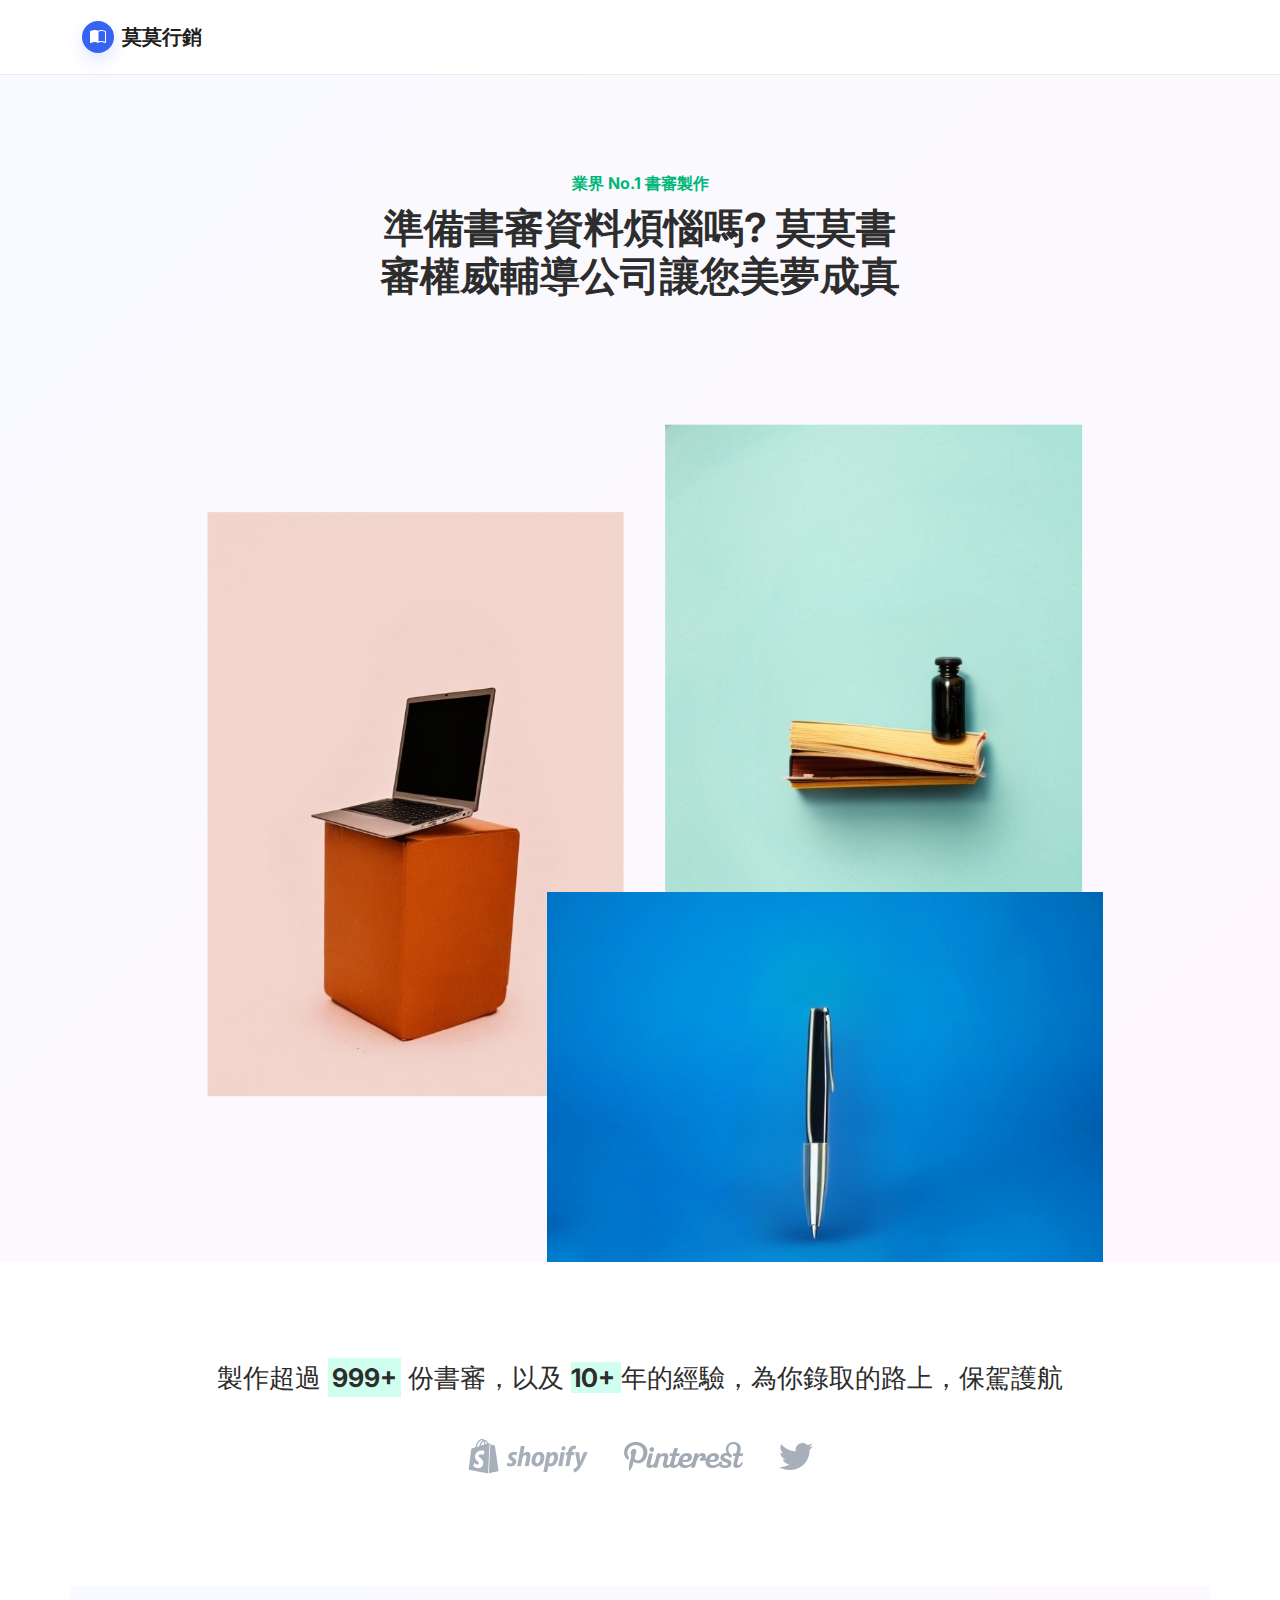
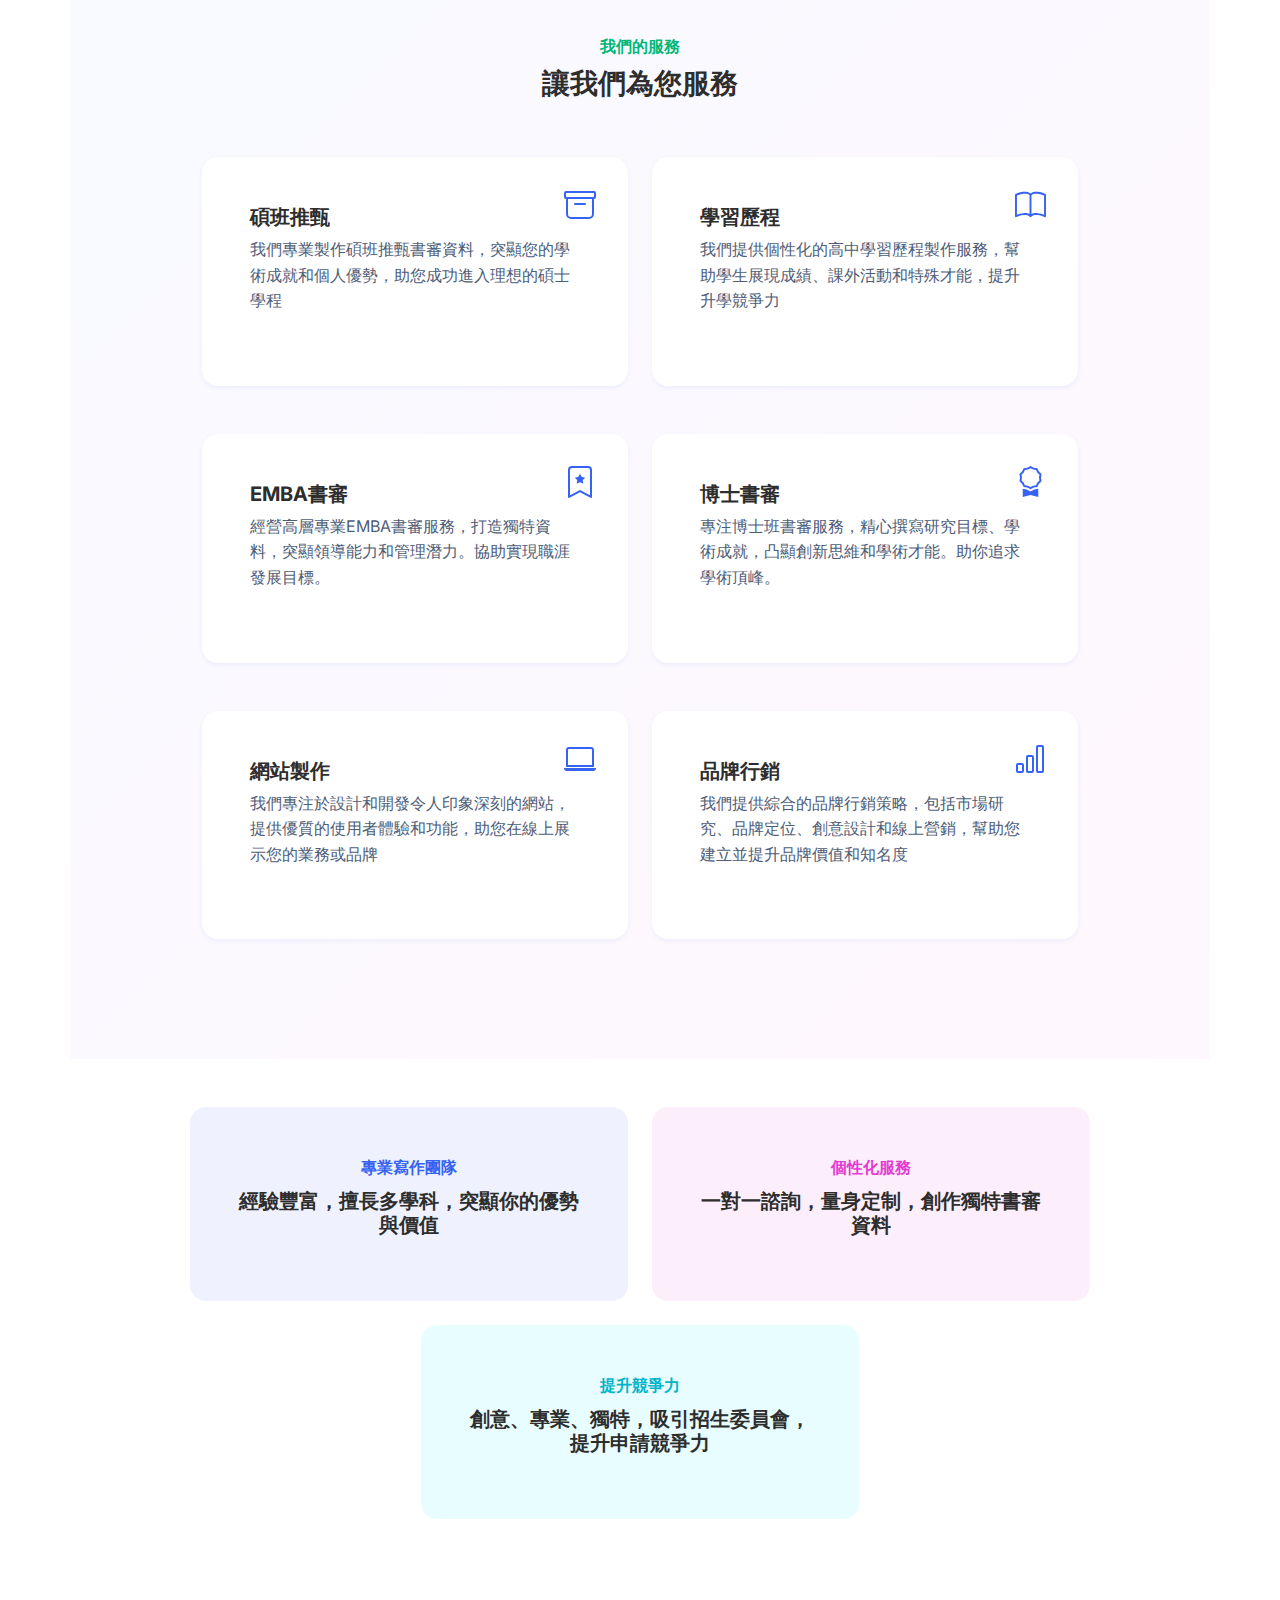
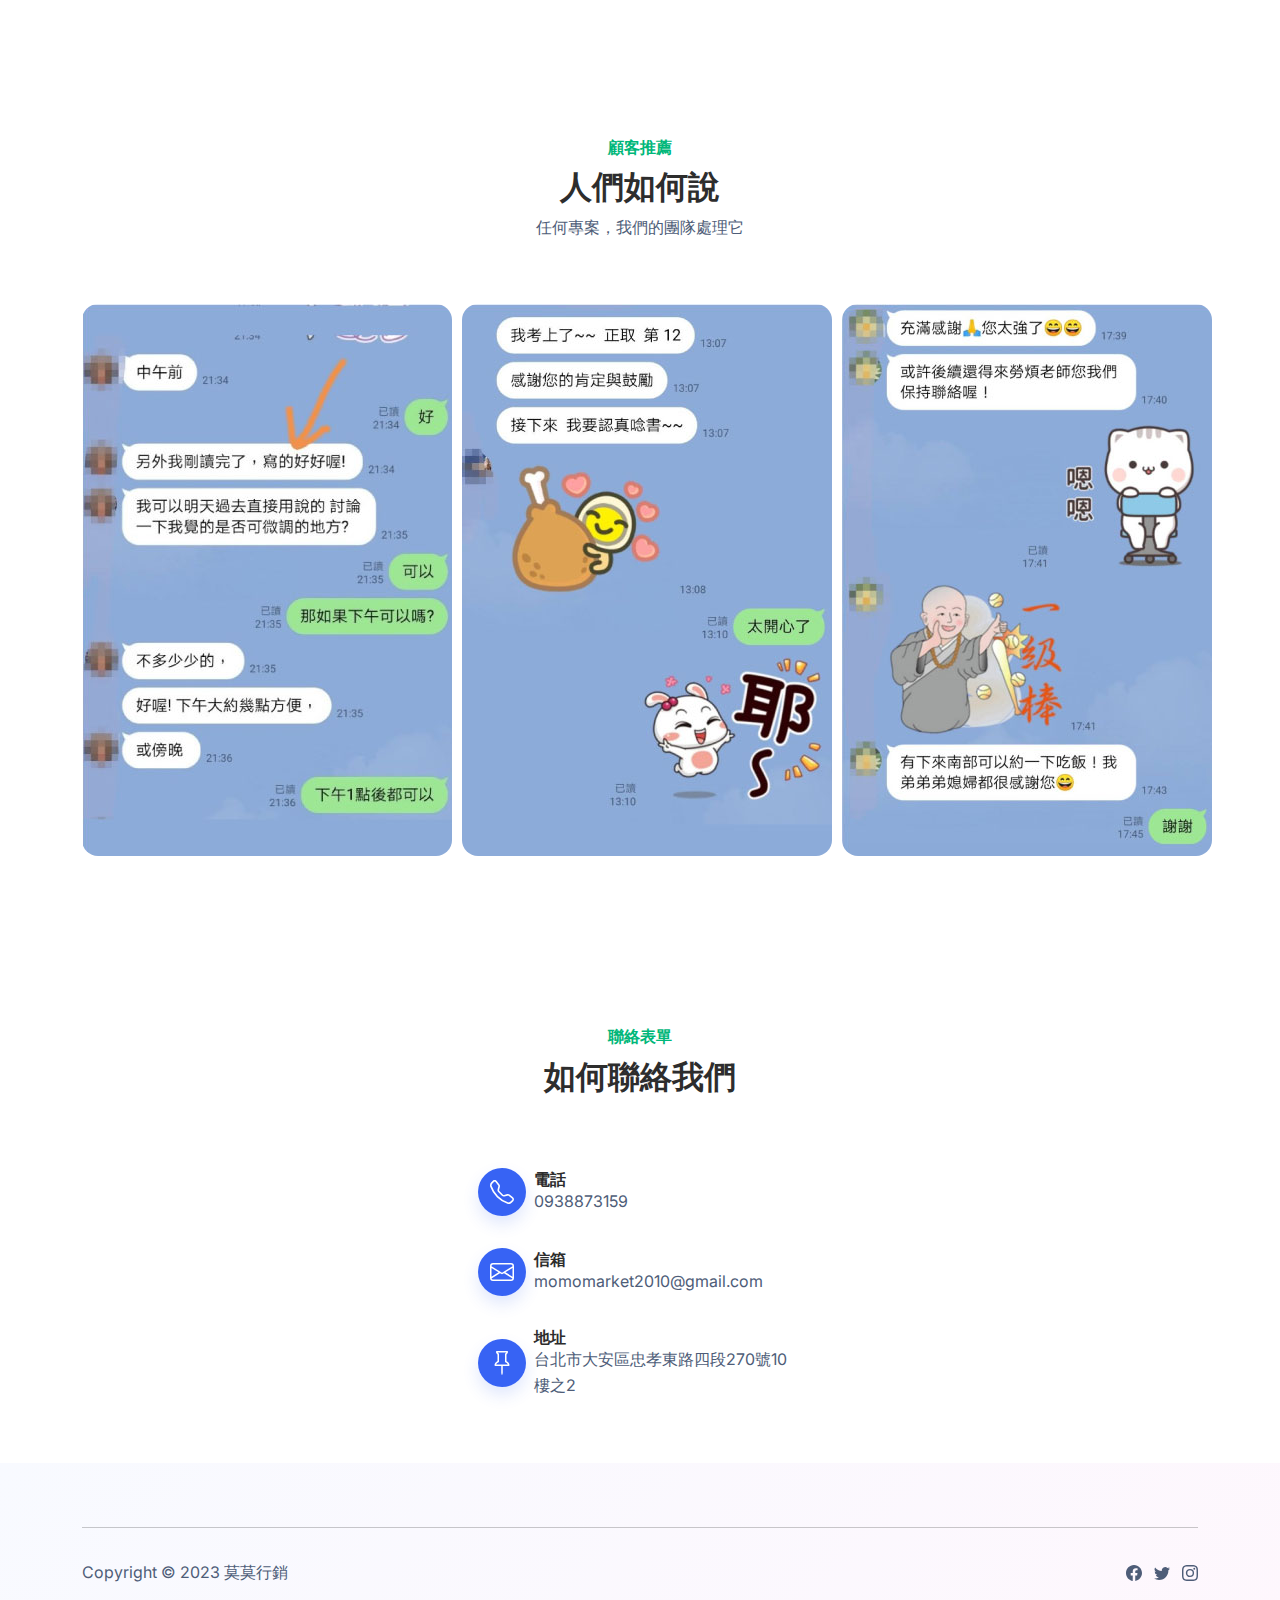
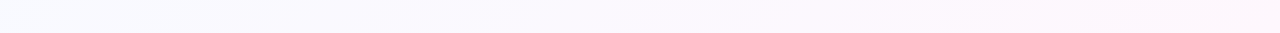
==== index.html @ 383c43d7 "Add files via upload" ====
<!DOCTYPE html>
<html lang="en">

<head>
    <meta charset="utf-8">
    <meta name="viewport" content="width=device-width, initial-scale=1.0, shrink-to-fit=no">
    <title>Home - Brand</title>
    <link rel="stylesheet" href="assets/bootstrap/css/bootstrap.min.css">
    <link rel="stylesheet" href="https://fonts.googleapis.com/css?family=Inter:300italic,400italic,600italic,700italic,800italic,400,300,600,700,800&amp;display=swap">
    <link rel="stylesheet" href="assets/css/untitled.css">
</head>

<body>
    <nav class="navbar navbar-light navbar-expand-md sticky-top navbar-shrink py-3" id="mainNav">
        <div class="container"><a class="navbar-brand d-flex align-items-center" href="/"><span class="bs-icon-sm bs-icon-circle bs-icon-primary shadow d-flex justify-content-center align-items-center me-2 bs-icon"><svg xmlns="http://www.w3.org/2000/svg" width="1em" height="1em" fill="currentColor" viewBox="0 0 16 16" class="bi bi-book-half" style="font-size: 16px;">
                        <path d="M8.5 2.687c.654-.689 1.782-.886 3.112-.752 1.234.124 2.503.523 3.388.893v9.923c-.918-.35-2.107-.692-3.287-.81-1.094-.111-2.278-.039-3.213.492V2.687zM8 1.783C7.015.936 5.587.81 4.287.94c-1.514.153-3.042.672-3.994 1.105A.5.5 0 0 0 0 2.5v11a.5.5 0 0 0 .707.455c.882-.4 2.303-.881 3.68-1.02 1.409-.142 2.59.087 3.223.877a.5.5 0 0 0 .78 0c.633-.79 1.814-1.019 3.222-.877 1.378.139 2.8.62 3.681 1.02A.5.5 0 0 0 16 13.5v-11a.5.5 0 0 0-.293-.455c-.952-.433-2.48-.952-3.994-1.105C10.413.809 8.985.936 8 1.783z"></path>
                    </svg></span><span>莫莫行銷</span></a></div>
    </nav>
    <header class="bg-primary-gradient">
        <div class="container pt-4 pt-xl-5">
            <div class="row pt-5">
                <div class="col-md-8 col-xl-6 text-center text-md-start mx-auto">
                    <div class="text-center">
                        <p class="fw-bold text-success mb-2">業界 No.1 書審製作</p>
                        <h1 class="fw-bold">準備書審資料煩惱嗎? 莫莫書審權威輔導公司讓您美夢成真</h1>
                    </div>
                </div>
                <div class="col-12 col-lg-10 mx-auto">
                    <div class="position-relative" style="display: flex;flex-wrap: wrap;justify-content: flex-end;">
                        <div style="position: relative;flex: 0 0 45%;transform: translate3d(-15%, 35%, 0);"><img class="img-fluid" data-bss-parallax="" data-bss-parallax-speed="0.8" src="assets/img/products/3_1.jpg"></div>
                        <div style="position: relative;flex: 0 0 45%;transform: translate3d(-5%, 20%, 0);"><img class="img-fluid" data-bss-parallax="" data-bss-parallax-speed="0.4" src="assets/img/products/2_1.jpg"></div>
                        <div style="position: relative;flex: 0 0 60%;transform: translate3d(0, 0%, 0);"><img class="img-fluid" data-bss-parallax="" data-bss-parallax-speed="0.25" src="assets/img/products/1_1.jpg"></div>
                    </div>
                </div>
            </div>
        </div>
    </header>
    <section class="py-5">
        <div class="container text-center py-5">
            <p class="mb-4" style="font-size: 1.6rem;">製作超過&nbsp;<span class="bg-success-light p-1"><strong>999+</strong></span>&nbsp;份書審，以及&nbsp;<strong><span style="background-color: rgb(209, 255, 239);">10+&nbsp;</span></strong>年的經驗，為你錄取的路上，保駕護航</p><a href="#"> <img class="m-3" src="assets/img/brands/shopify.png"></a><a href="#"> <img class="m-3" src="assets/img/brands/pinterest.png"></a><a href="#"> <img class="m-3" src="assets/img/brands/twitter.png"></a>
        </div>
    </section>
    <section>
        <div class="container bg-primary-gradient py-5">
            <div class="row">
                <div class="col-md-8 col-xl-6 text-center mx-auto">
                    <p class="fw-bold text-success mb-2">我們的服務</p>
                    <h3 class="fw-bold">讓我們為您服務</h3>
                </div>
            </div>
            <div class="py-5 p-lg-5">
                <div class="row row-cols-1 row-cols-md-2 mx-auto" style="max-width: 900px;">
                    <div class="col mb-5">
                        <div class="card shadow-sm">
                            <div class="card-body px-4 py-5 px-md-5">
                                <div class="bs-icon-lg d-flex justify-content-center align-items-center mb-3 bs-icon" style="top: 1rem;right: 1rem;position: absolute;"><svg xmlns="http://www.w3.org/2000/svg" width="1em" height="1em" fill="currentColor" viewBox="0 0 16 16" class="bi bi-archive">
                                        <path d="M0 2a1 1 0 0 1 1-1h14a1 1 0 0 1 1 1v2a1 1 0 0 1-1 1v7.5a2.5 2.5 0 0 1-2.5 2.5h-9A2.5 2.5 0 0 1 1 12.5V5a1 1 0 0 1-1-1V2zm2 3v7.5A1.5 1.5 0 0 0 3.5 14h9a1.5 1.5 0 0 0 1.5-1.5V5H2zm13-3H1v2h14V2zM5 7.5a.5.5 0 0 1 .5-.5h5a.5.5 0 0 1 0 1h-5a.5.5 0 0 1-.5-.5z"></path>
                                    </svg></div>
                                <h5 class="fw-bold card-title">碩班推甄</h5>
                                <p class="text-muted card-text mb-4">我們專業製作碩班推甄書審資料，突顯您的學術成就和個人優勢，助您成功進入理想的碩士學程</p>
                            </div>
                        </div>
                    </div>
                    <div class="col mb-5">
                        <div class="card shadow-sm">
                            <div class="card-body px-4 py-5 px-md-5">
                                <div class="bs-icon-lg d-flex justify-content-center align-items-center mb-3 bs-icon" style="top: 1rem;right: 1rem;position: absolute;"><svg xmlns="http://www.w3.org/2000/svg" width="1em" height="1em" fill="currentColor" viewBox="0 0 16 16" class="bi bi-book" style="font-size: 31px;">
                                        <path d="M1 2.828c.885-.37 2.154-.769 3.388-.893 1.33-.134 2.458.063 3.112.752v9.746c-.935-.53-2.12-.603-3.213-.493-1.18.12-2.37.461-3.287.811V2.828zm7.5-.141c.654-.689 1.782-.886 3.112-.752 1.234.124 2.503.523 3.388.893v9.923c-.918-.35-2.107-.692-3.287-.81-1.094-.111-2.278-.039-3.213.492V2.687zM8 1.783C7.015.936 5.587.81 4.287.94c-1.514.153-3.042.672-3.994 1.105A.5.5 0 0 0 0 2.5v11a.5.5 0 0 0 .707.455c.882-.4 2.303-.881 3.68-1.02 1.409-.142 2.59.087 3.223.877a.5.5 0 0 0 .78 0c.633-.79 1.814-1.019 3.222-.877 1.378.139 2.8.62 3.681 1.02A.5.5 0 0 0 16 13.5v-11a.5.5 0 0 0-.293-.455c-.952-.433-2.48-.952-3.994-1.105C10.413.809 8.985.936 8 1.783z"></path>
                                    </svg></div>
                                <h5 class="fw-bold card-title">學習歷程</h5>
                                <p class="text-muted card-text mb-4">我們提供個性化的高中學習歷程製作服務，幫助學生展現成績、課外活動和特殊才能，提升升學競爭力</p>
                            </div>
                        </div>
                    </div>
                    <div class="col mb-5">
                        <div class="card shadow-sm">
                            <div class="card-body px-4 py-5 px-md-5">
                                <div class="bs-icon-lg d-flex justify-content-center align-items-center mb-3 bs-icon" style="top: 1rem;right: 1rem;position: absolute;"><svg xmlns="http://www.w3.org/2000/svg" width="1em" height="1em" fill="currentColor" viewBox="0 0 16 16" class="bi bi-bookmark-star">
                                        <path d="M7.84 4.1a.178.178 0 0 1 .32 0l.634 1.285a.178.178 0 0 0 .134.098l1.42.206c.145.021.204.2.098.303L9.42 6.993a.178.178 0 0 0-.051.158l.242 1.414a.178.178 0 0 1-.258.187l-1.27-.668a.178.178 0 0 0-.165 0l-1.27.668a.178.178 0 0 1-.257-.187l.242-1.414a.178.178 0 0 0-.05-.158l-1.03-1.001a.178.178 0 0 1 .098-.303l1.42-.206a.178.178 0 0 0 .134-.098L7.84 4.1z"></path>
                                        <path d="M2 2a2 2 0 0 1 2-2h8a2 2 0 0 1 2 2v13.5a.5.5 0 0 1-.777.416L8 13.101l-5.223 2.815A.5.5 0 0 1 2 15.5V2zm2-1a1 1 0 0 0-1 1v12.566l4.723-2.482a.5.5 0 0 1 .554 0L13 14.566V2a1 1 0 0 0-1-1H4z"></path>
                                    </svg></div>
                                <h5 class="fw-bold card-title">EMBA書審</h5>
                                <p class="text-muted card-text mb-4">經營高層專業EMBA書審服務，打造獨特資料，突顯領導能力和管理潛力。協助實現職涯發展目標。</p>
                            </div>
                        </div>
                    </div>
                    <div class="col mb-5">
                        <div class="card shadow-sm">
                            <div class="card-body px-4 py-5 px-md-5">
                                <div class="bs-icon-lg d-flex justify-content-center align-items-center mb-3 bs-icon" style="top: 1rem;right: 1rem;position: absolute;"><svg xmlns="http://www.w3.org/2000/svg" width="1em" height="1em" fill="currentColor" viewBox="0 0 16 16" class="bi bi-award" style="font-size: 31px;">
                                        <path d="M9.669.864 8 0 6.331.864l-1.858.282-.842 1.68-1.337 1.32L2.6 6l-.306 1.854 1.337 1.32.842 1.68 1.858.282L8 12l1.669-.864 1.858-.282.842-1.68 1.337-1.32L13.4 6l.306-1.854-1.337-1.32-.842-1.68L9.669.864zm1.196 1.193.684 1.365 1.086 1.072L12.387 6l.248 1.506-1.086 1.072-.684 1.365-1.51.229L8 10.874l-1.355-.702-1.51-.229-.684-1.365-1.086-1.072L3.614 6l-.25-1.506 1.087-1.072.684-1.365 1.51-.229L8 1.126l1.356.702 1.509.229z"></path>
                                        <path d="M4 11.794V16l4-1 4 1v-4.206l-2.018.306L8 13.126 6.018 12.1 4 11.794z"></path>
                                    </svg></div>
                                <h5 class="fw-bold card-title">博士書審</h5>
                                <p class="text-muted card-text mb-4">專注博士班書審服務，精心撰寫研究目標、學術成就，凸顯創新思維和學術才能。助你追求學術頂峰。</p>
                            </div>
                        </div>
                    </div>
                    <div class="col mb-4">
                        <div class="card shadow-sm">
                            <div class="card-body px-4 py-5 px-md-5">
                                <div class="bs-icon-lg d-flex justify-content-center align-items-center mb-3 bs-icon" style="top: 1rem;right: 1rem;position: absolute;"><svg xmlns="http://www.w3.org/2000/svg" width="1em" height="1em" fill="currentColor" viewBox="0 0 16 16" class="bi bi-laptop">
                                        <path d="M13.5 3a.5.5 0 0 1 .5.5V11H2V3.5a.5.5 0 0 1 .5-.5h11zm-11-1A1.5 1.5 0 0 0 1 3.5V12h14V3.5A1.5 1.5 0 0 0 13.5 2h-11zM0 12.5h16a1.5 1.5 0 0 1-1.5 1.5h-13A1.5 1.5 0 0 1 0 12.5z"></path>
                                    </svg></div>
                                <h5 class="fw-bold card-title">網站製作</h5>
                                <p class="text-muted card-text mb-4">我們專注於設計和開發令人印象深刻的網站，提供優質的使用者體驗和功能，助您在線上展示您的業務或品牌</p>
                            </div>
                        </div>
                    </div>
                    <div class="col mb-4">
                        <div class="card shadow-sm">
                            <div class="card-body px-4 py-5 px-md-5">
                                <div class="bs-icon-lg d-flex justify-content-center align-items-center mb-3 bs-icon" style="top: 1rem;right: 1rem;position: absolute;"><svg xmlns="http://www.w3.org/2000/svg" width="1em" height="1em" fill="currentColor" viewBox="0 0 16 16" class="bi bi-bar-chart">
                                        <path d="M4 11H2v3h2v-3zm5-4H7v7h2V7zm5-5v12h-2V2h2zm-2-1a1 1 0 0 0-1 1v12a1 1 0 0 0 1 1h2a1 1 0 0 0 1-1V2a1 1 0 0 0-1-1h-2zM6 7a1 1 0 0 1 1-1h2a1 1 0 0 1 1 1v7a1 1 0 0 1-1 1H7a1 1 0 0 1-1-1V7zm-5 4a1 1 0 0 1 1-1h2a1 1 0 0 1 1 1v3a1 1 0 0 1-1 1H2a1 1 0 0 1-1-1v-3z"></path>
                                    </svg></div>
                                <h5 class="fw-bold card-title">品牌行銷</h5>
                                <p class="text-muted card-text mb-4">我們提供綜合的品牌行銷策略，包括市場研究、品牌定位、創意設計和線上營銷，幫助您建立並提升品牌價值和知名度</p>
                            </div>
                        </div>
                    </div>
                </div>
            </div>
        </div>
    </section>
    <section>
        <div class="container py-5">
            <div class="mx-auto" style="max-width: 900px;">
                <div class="row row-cols-1 row-cols-md-2 d-flex justify-content-center">
                    <div class="col mb-4">
                        <div class="card bg-primary-light">
                            <div class="card-body text-center px-4 py-5 px-md-5">
                                <p class="fw-bold text-primary card-text mb-2">專業寫作團隊</p>
                                <h5 class="fw-bold card-title mb-3">經驗豐富，擅長多學科，突顯你的優勢與價值</h5>
                            </div>
                        </div>
                    </div>
                    <div class="col mb-4">
                        <div class="card bg-secondary-light">
                            <div class="card-body text-center px-4 py-5 px-md-5">
                                <p class="fw-bold text-secondary card-text mb-2">個性化服務</p>
                                <h5 class="fw-bold card-title mb-3">一對一諮詢，量身定制，創作獨特書審資料</h5>
                            </div>
                        </div>
                    </div>
                    <div class="col mb-4">
                        <div class="card bg-info-light">
                            <div class="card-body text-center px-4 py-5 px-md-5">
                                <p class="fw-bold text-info card-text mb-2">提升競爭力</p>
                                <h5 class="fw-bold card-title mb-3">創意、專業、獨特，吸引招生委員會，提升申請競爭力</h5>
                            </div>
                        </div>
                    </div>
                </div>
            </div>
        </div>
    </section>
    <section class="py-5 mt-5">
        <div class="container py-5">
            <div class="row mb-5">
                <div class="col-md-8 col-xl-6 text-center mx-auto">
                    <p class="fw-bold text-success mb-2">顧客推薦</p>
                    <h2 class="fw-bold">人們如何說</h2>
                    <p class="text-muted">任何專案，我們的團隊處理它</p>
                </div>
            </div>
            <div class="row row-cols-1 row-cols-sm-2 row-cols-lg-3 d-sm-flex justify-content-sm-center">
                <div class="col mb-4">
                    <div class="d-flex flex-column align-items-center align-items-sm-start"><img class="rounded" src="assets/img/290587.jpg"></div>
                </div>
                <div class="col mb-4">
                    <div class="d-flex flex-column align-items-center align-items-sm-start"><img class="rounded" src="assets/img/290587_2.jpg"></div>
                </div>
                <div class="col mb-4">
                    <div class="d-flex flex-column align-items-center align-items-sm-start"><img class="rounded" src="assets/img/290587_3.jpg"></div>
                </div>
            </div>
        </div>
    </section>
    <section class="py-5">
        <div class="container">
            <div class="row mb-5">
                <div class="col-md-8 col-xl-6 text-center mx-auto">
                    <p class="fw-bold text-success mb-2">聯絡表單</p>
                    <h2 class="fw-bold">如何聯絡我們</h2>
                </div>
            </div>
            <div class="row d-flex justify-content-center">
                <div class="col-md-4 col-xl-4 d-flex justify-content-center justify-content-xl-start">
                    <div class="d-flex flex-wrap flex-md-column justify-content-md-start align-items-md-start h-100">
                        <div class="d-flex align-items-center p-3">
                            <div class="bs-icon-md bs-icon-circle bs-icon-primary shadow d-flex flex-shrink-0 justify-content-center align-items-center d-inline-block bs-icon bs-icon-md"><svg xmlns="http://www.w3.org/2000/svg" width="1em" height="1em" fill="currentColor" viewBox="0 0 16 16" class="bi bi-telephone">
                                    <path d="M3.654 1.328a.678.678 0 0 0-1.015-.063L1.605 2.3c-.483.484-.661 1.169-.45 1.77a17.568 17.568 0 0 0 4.168 6.608 17.569 17.569 0 0 0 6.608 4.168c.601.211 1.286.033 1.77-.45l1.034-1.034a.678.678 0 0 0-.063-1.015l-2.307-1.794a.678.678 0 0 0-.58-.122l-2.19.547a1.745 1.745 0 0 1-1.657-.459L5.482 8.062a1.745 1.745 0 0 1-.46-1.657l.548-2.19a.678.678 0 0 0-.122-.58L3.654 1.328zM1.884.511a1.745 1.745 0 0 1 2.612.163L6.29 2.98c.329.423.445.974.315 1.494l-.547 2.19a.678.678 0 0 0 .178.643l2.457 2.457a.678.678 0 0 0 .644.178l2.189-.547a1.745 1.745 0 0 1 1.494.315l2.306 1.794c.829.645.905 1.87.163 2.611l-1.034 1.034c-.74.74-1.846 1.065-2.877.702a18.634 18.634 0 0 1-7.01-4.42 18.634 18.634 0 0 1-4.42-7.009c-.362-1.03-.037-2.137.703-2.877L1.885.511z"></path>
                                </svg></div>
                            <div class="px-2">
                                <h6 class="fw-bold mb-0">電話</h6>
                                <p class="text-muted mb-0">0938873159</p>
                            </div>
                        </div>
                        <div class="d-flex align-items-center p-3">
                            <div class="bs-icon-md bs-icon-circle bs-icon-primary shadow d-flex flex-shrink-0 justify-content-center align-items-center d-inline-block bs-icon bs-icon-md"><svg xmlns="http://www.w3.org/2000/svg" width="1em" height="1em" fill="currentColor" viewBox="0 0 16 16" class="bi bi-envelope">
                                    <path fill-rule="evenodd" d="M0 4a2 2 0 0 1 2-2h12a2 2 0 0 1 2 2v8a2 2 0 0 1-2 2H2a2 2 0 0 1-2-2V4Zm2-1a1 1 0 0 0-1 1v.217l7 4.2 7-4.2V4a1 1 0 0 0-1-1H2Zm13 2.383-4.708 2.825L15 11.105V5.383Zm-.034 6.876-5.64-3.471L8 9.583l-1.326-.795-5.64 3.47A1 1 0 0 0 2 13h12a1 1 0 0 0 .966-.741ZM1 11.105l4.708-2.897L1 5.383v5.722Z"></path>
                                </svg></div>
                            <div class="px-2">
                                <h6 class="fw-bold mb-0">信箱</h6>
                                <p class="text-muted mb-0">momomarket2010@gmail.com</p>
                            </div>
                        </div>
                        <div class="d-flex align-items-center p-3">
                            <div class="bs-icon-md bs-icon-circle bs-icon-primary shadow d-flex flex-shrink-0 justify-content-center align-items-center d-inline-block bs-icon bs-icon-md"><svg xmlns="http://www.w3.org/2000/svg" width="1em" height="1em" fill="currentColor" viewBox="0 0 16 16" class="bi bi-pin">
                                    <path d="M4.146.146A.5.5 0 0 1 4.5 0h7a.5.5 0 0 1 .5.5c0 .68-.342 1.174-.646 1.479-.126.125-.25.224-.354.298v4.431l.078.048c.203.127.476.314.751.555C12.36 7.775 13 8.527 13 9.5a.5.5 0 0 1-.5.5h-4v4.5c0 .276-.224 1.5-.5 1.5s-.5-1.224-.5-1.5V10h-4a.5.5 0 0 1-.5-.5c0-.973.64-1.725 1.17-2.189A5.921 5.921 0 0 1 5 6.708V2.277a2.77 2.77 0 0 1-.354-.298C4.342 1.674 4 1.179 4 .5a.5.5 0 0 1 .146-.354zm1.58 1.408-.002-.001.002.001zm-.002-.001.002.001A.5.5 0 0 1 6 2v5a.5.5 0 0 1-.276.447h-.002l-.012.007-.054.03a4.922 4.922 0 0 0-.827.58c-.318.278-.585.596-.725.936h7.792c-.14-.34-.407-.658-.725-.936a4.915 4.915 0 0 0-.881-.61l-.012-.006h-.002A.5.5 0 0 1 10 7V2a.5.5 0 0 1 .295-.458 1.775 1.775 0 0 0 .351-.271c.08-.08.155-.17.214-.271H5.14c.06.1.133.191.214.271a1.78 1.78 0 0 0 .37.282z"></path>
                                </svg></div>
                            <div class="px-2">
                                <h6 class="fw-bold mb-0">地址</h6>
                                <p class="text-muted mb-0">台北市大安區忠孝東路四段270號10樓之2</p>
                            </div>
                        </div>
                    </div>
                </div>
            </div>
        </div>
    </section>
    <footer class="bg-primary-gradient">
        <div class="container py-4 py-lg-5">
            <hr>
            <div class="text-muted d-flex justify-content-between align-items-center pt-3">
                <p class="mb-0">Copyright © 2023 莫莫行銷</p>
                <ul class="list-inline mb-0">
                    <li class="list-inline-item"><svg xmlns="http://www.w3.org/2000/svg" width="1em" height="1em" fill="currentColor" viewBox="0 0 16 16" class="bi bi-facebook">
                            <path d="M16 8.049c0-4.446-3.582-8.05-8-8.05C3.58 0-.002 3.603-.002 8.05c0 4.017 2.926 7.347 6.75 7.951v-5.625h-2.03V8.05H6.75V6.275c0-2.017 1.195-3.131 3.022-3.131.876 0 1.791.157 1.791.157v1.98h-1.009c-.993 0-1.303.621-1.303 1.258v1.51h2.218l-.354 2.326H9.25V16c3.824-.604 6.75-3.934 6.75-7.951z"></path>
                        </svg></li>
                    <li class="list-inline-item"><svg xmlns="http://www.w3.org/2000/svg" width="1em" height="1em" fill="currentColor" viewBox="0 0 16 16" class="bi bi-twitter">
                            <path d="M5.026 15c6.038 0 9.341-5.003 9.341-9.334 0-.14 0-.282-.006-.422A6.685 6.685 0 0 0 16 3.542a6.658 6.658 0 0 1-1.889.518 3.301 3.301 0 0 0 1.447-1.817 6.533 6.533 0 0 1-2.087.793A3.286 3.286 0 0 0 7.875 6.03a9.325 9.325 0 0 1-6.767-3.429 3.289 3.289 0 0 0 1.018 4.382A3.323 3.323 0 0 1 .64 6.575v.045a3.288 3.288 0 0 0 2.632 3.218 3.203 3.203 0 0 1-.865.115 3.23 3.23 0 0 1-.614-.057 3.283 3.283 0 0 0 3.067 2.277A6.588 6.588 0 0 1 .78 13.58a6.32 6.32 0 0 1-.78-.045A9.344 9.344 0 0 0 5.026 15z"></path>
                        </svg></li>
                    <li class="list-inline-item"><svg xmlns="http://www.w3.org/2000/svg" width="1em" height="1em" fill="currentColor" viewBox="0 0 16 16" class="bi bi-instagram">
                            <path d="M8 0C5.829 0 5.556.01 4.703.048 3.85.088 3.269.222 2.76.42a3.917 3.917 0 0 0-1.417.923A3.927 3.927 0 0 0 .42 2.76C.222 3.268.087 3.85.048 4.7.01 5.555 0 5.827 0 8.001c0 2.172.01 2.444.048 3.297.04.852.174 1.433.372 1.942.205.526.478.972.923 1.417.444.445.89.719 1.416.923.51.198 1.09.333 1.942.372C5.555 15.99 5.827 16 8 16s2.444-.01 3.298-.048c.851-.04 1.434-.174 1.943-.372a3.916 3.916 0 0 0 1.416-.923c.445-.445.718-.891.923-1.417.197-.509.332-1.09.372-1.942C15.99 10.445 16 10.173 16 8s-.01-2.445-.048-3.299c-.04-.851-.175-1.433-.372-1.941a3.926 3.926 0 0 0-.923-1.417A3.911 3.911 0 0 0 13.24.42c-.51-.198-1.092-.333-1.943-.372C10.443.01 10.172 0 7.998 0h.003zm-.717 1.442h.718c2.136 0 2.389.007 3.232.046.78.035 1.204.166 1.486.275.373.145.64.319.92.599.28.28.453.546.598.92.11.281.24.705.275 1.485.039.843.047 1.096.047 3.231s-.008 2.389-.047 3.232c-.035.78-.166 1.203-.275 1.485a2.47 2.47 0 0 1-.599.919c-.28.28-.546.453-.92.598-.28.11-.704.24-1.485.276-.843.038-1.096.047-3.232.047s-2.39-.009-3.233-.047c-.78-.036-1.203-.166-1.485-.276a2.478 2.478 0 0 1-.92-.598 2.48 2.48 0 0 1-.6-.92c-.109-.281-.24-.705-.275-1.485-.038-.843-.046-1.096-.046-3.233 0-2.136.008-2.388.046-3.231.036-.78.166-1.204.276-1.486.145-.373.319-.64.599-.92.28-.28.546-.453.92-.598.282-.11.705-.24 1.485-.276.738-.034 1.024-.044 2.515-.045v.002zm4.988 1.328a.96.96 0 1 0 0 1.92.96.96 0 0 0 0-1.92zm-4.27 1.122a4.109 4.109 0 1 0 0 8.217 4.109 4.109 0 0 0 0-8.217zm0 1.441a2.667 2.667 0 1 1 0 5.334 2.667 2.667 0 0 1 0-5.334z"></path>
                        </svg></li>
                </ul>
            </div>
        </div>
    </footer>
    <script src="assets/bootstrap/js/bootstrap.min.js"></script>
    <script src="assets/js/bold-and-bright.js"></script>
</body>

</html>
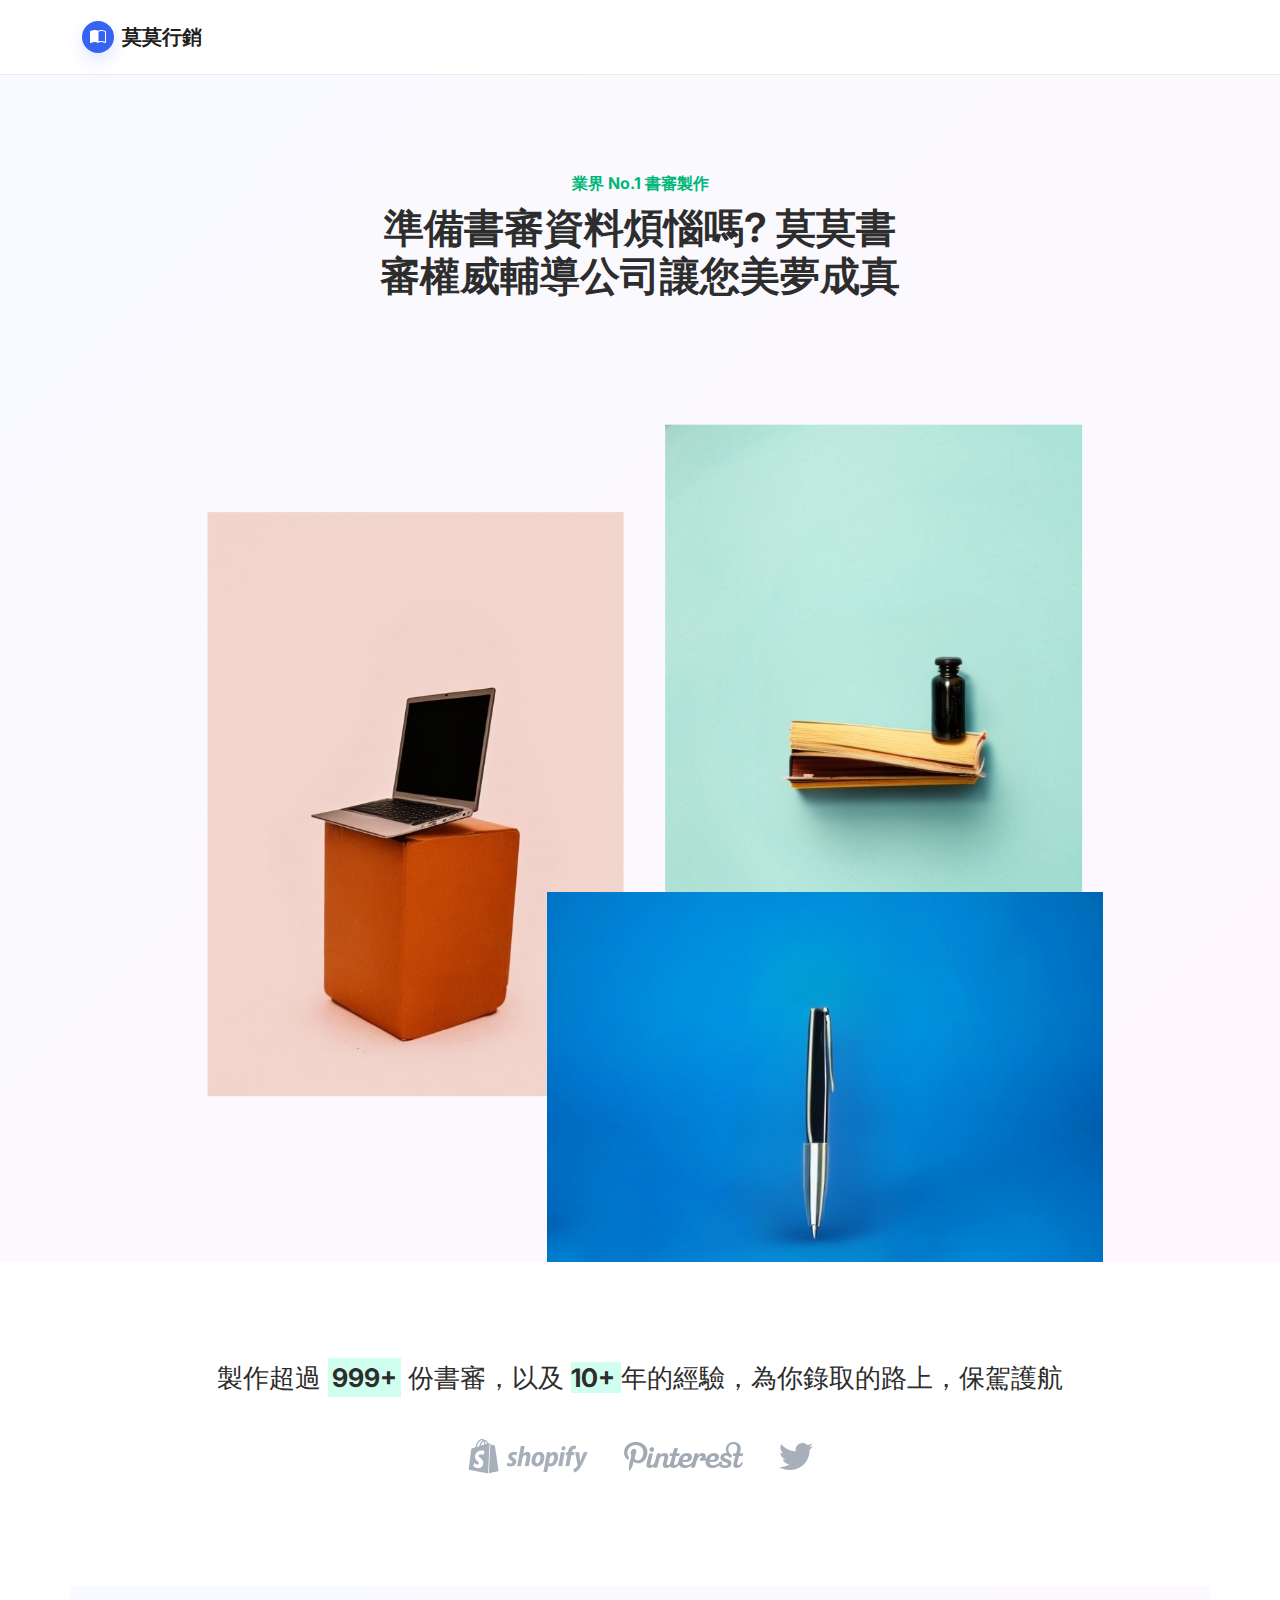
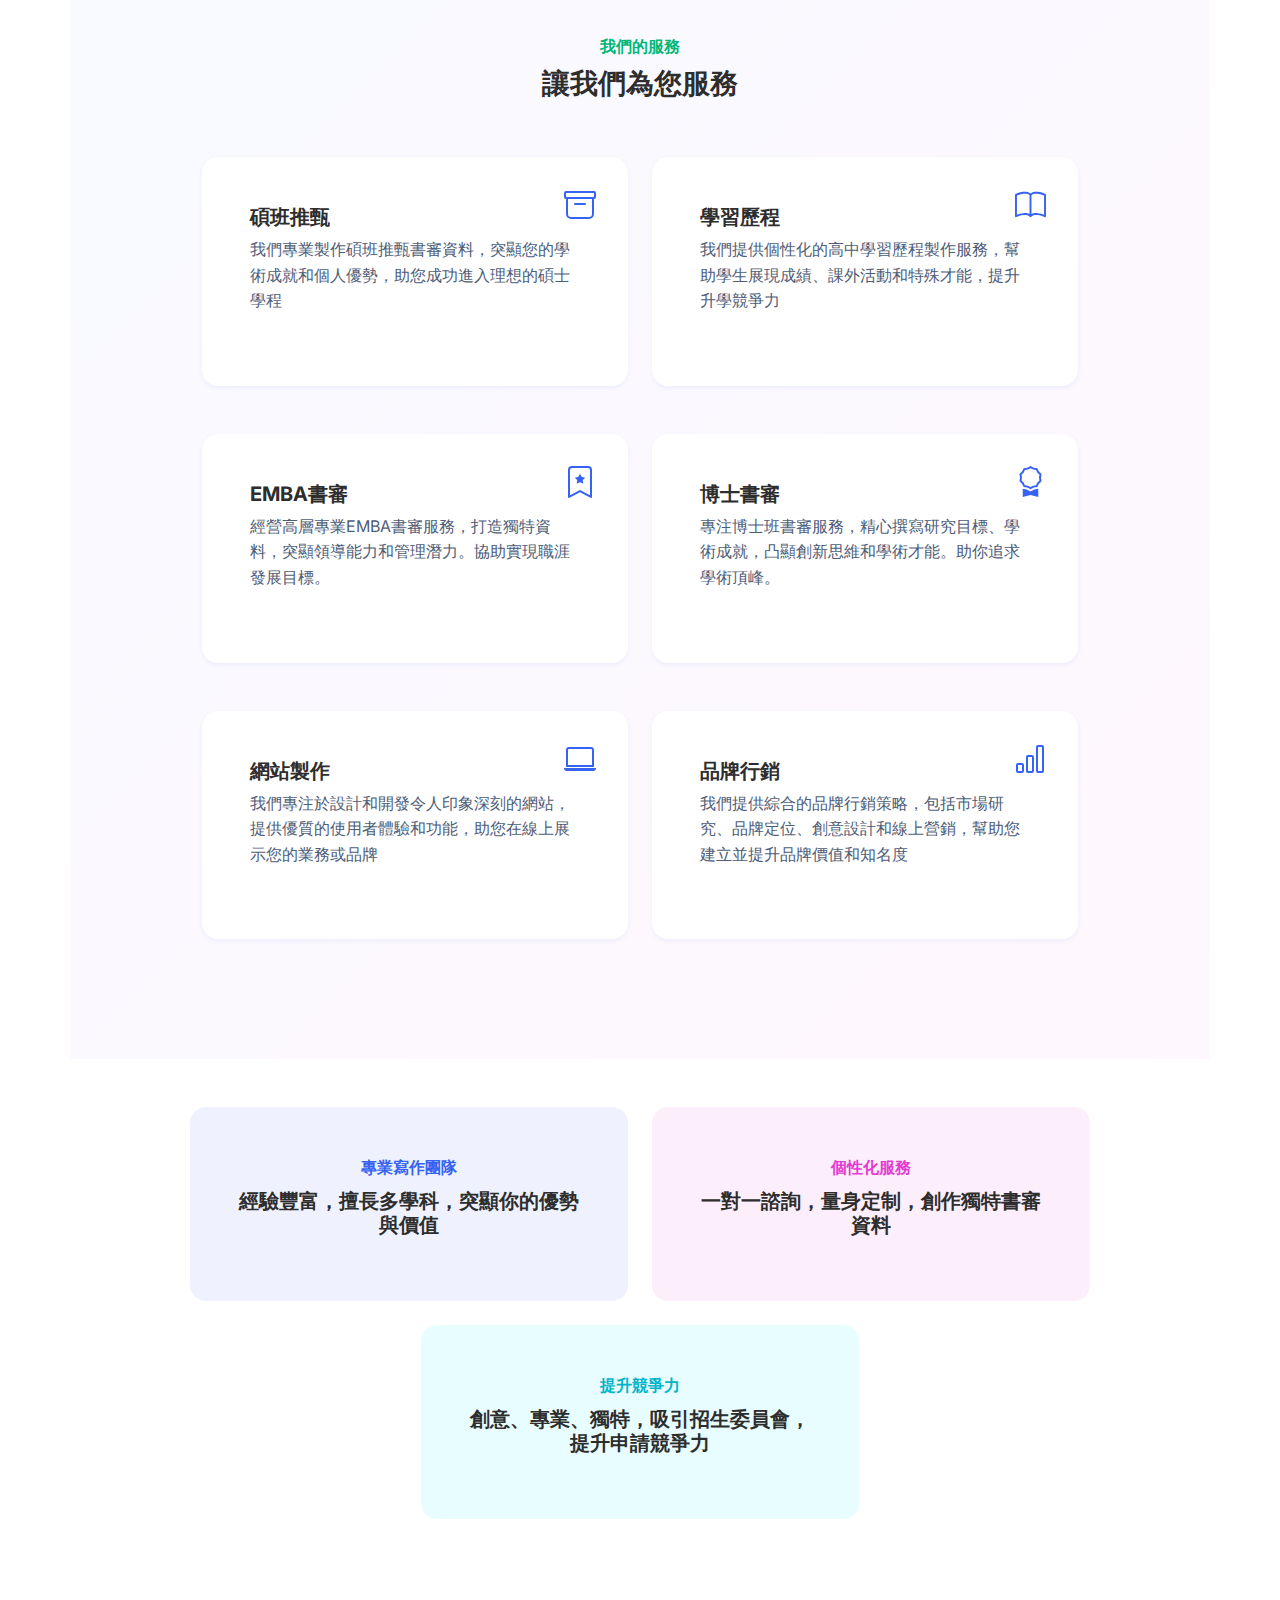
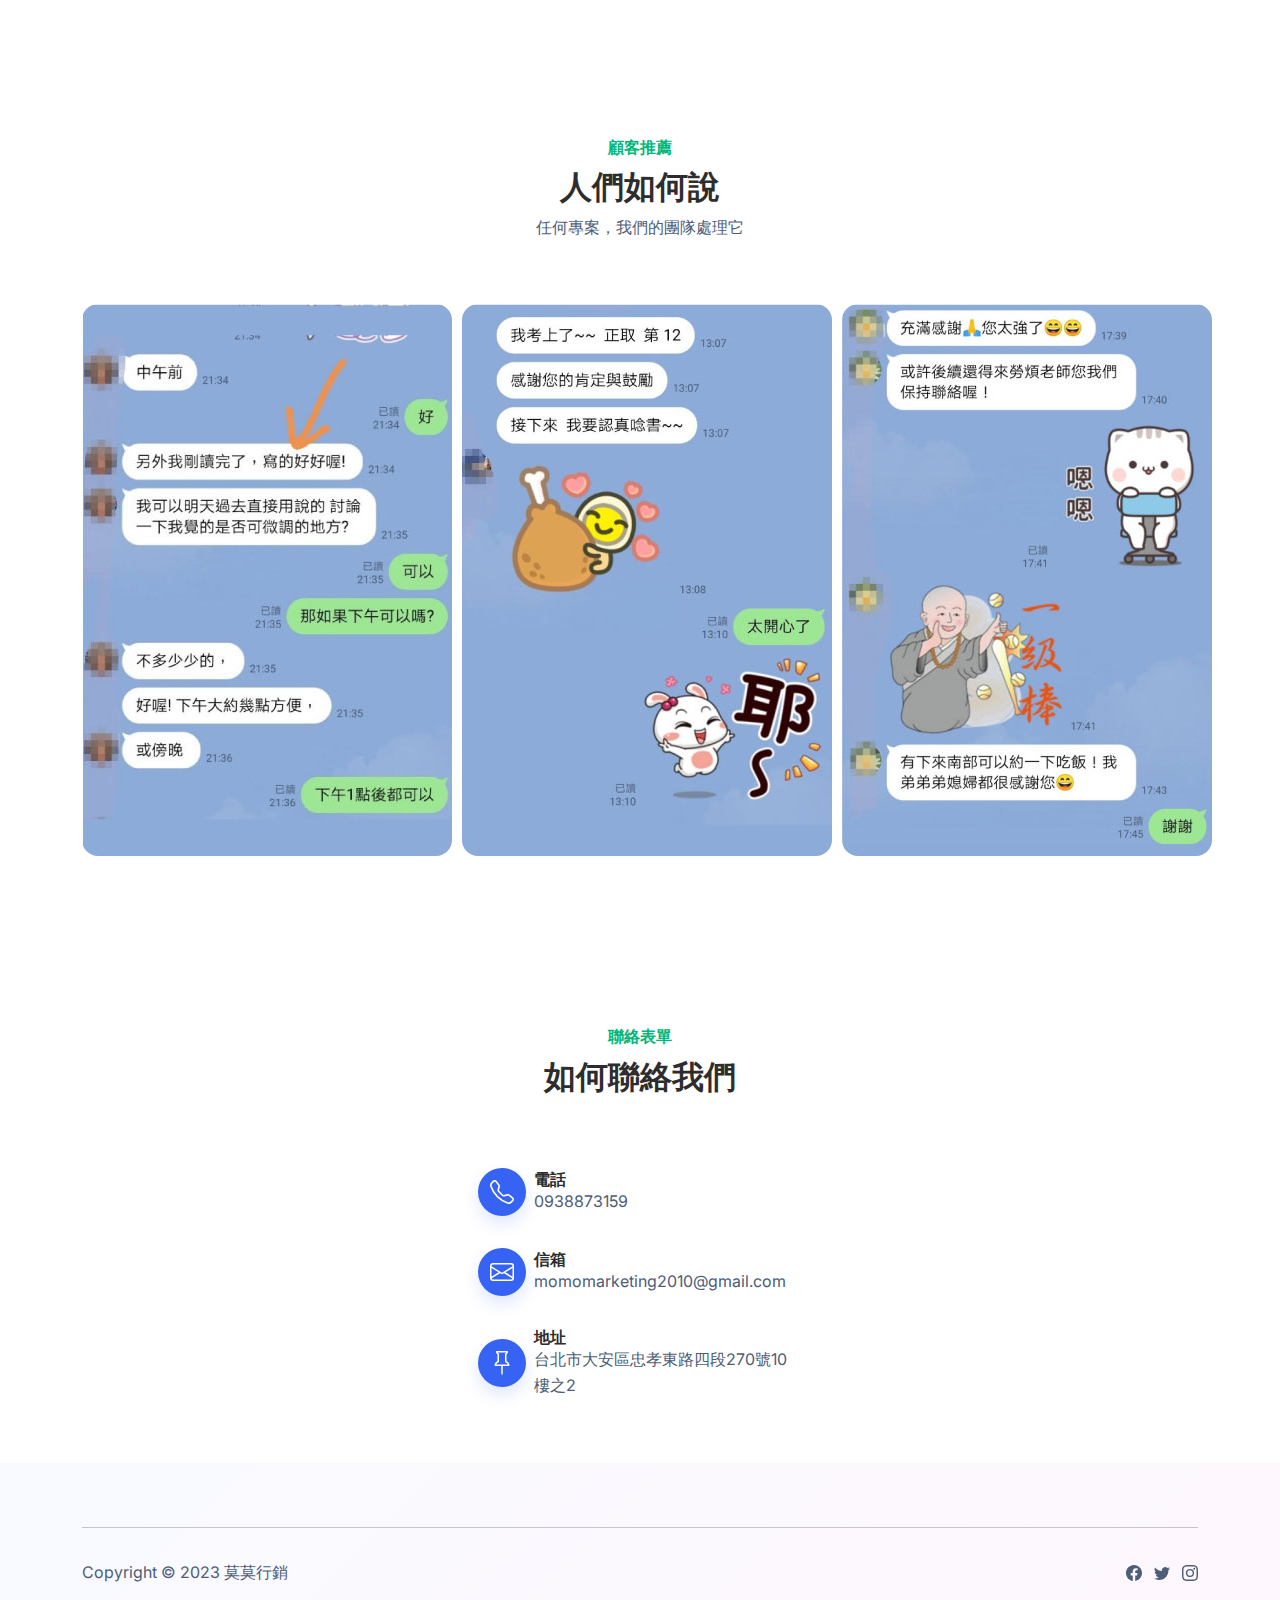
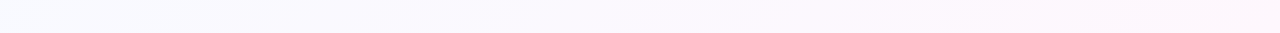
==== commit 421bed80: "Update index.html" ====
--- a/index.html
+++ b/index.html
@@ -202,7 +202,7 @@
                                 </svg></div>
                             <div class="px-2">
                                 <h6 class="fw-bold mb-0">信箱</h6>
-                                <p class="text-muted mb-0">momomarket2010@gmail.com</p>
+                                <p class="text-muted mb-0">momomarketing2010@gmail.com</p>
                             </div>
                         </div>
                         <div class="d-flex align-items-center p-3">
@@ -242,4 +242,4 @@
     <script src="assets/js/bold-and-bright.js"></script>
 </body>
 
-</html>+</html>
